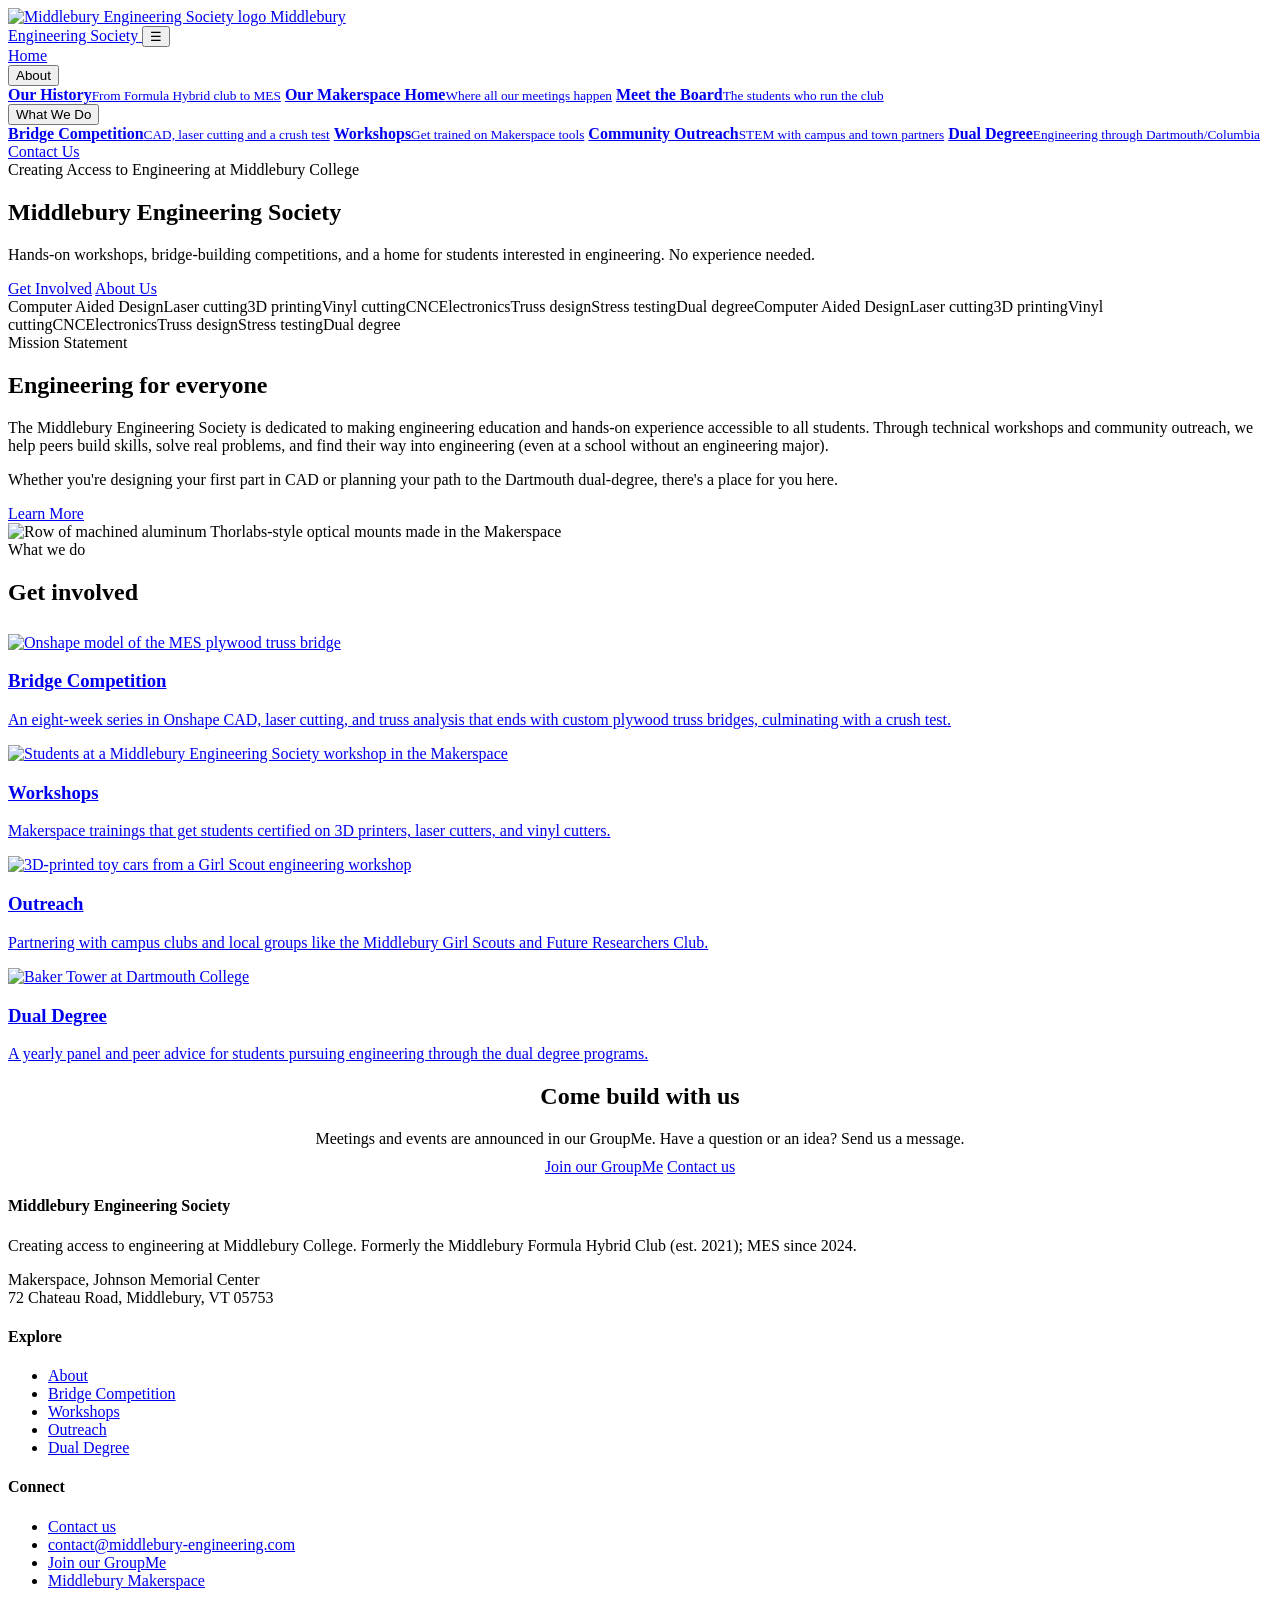
==== index.html @ b88c4cdd "Bridge page: show the improved bridge assembly in the 3D viewer Convert bridge_assembly_v2 (10 parts" ====
<!doctype html>
<html lang="en">
<head>
  <meta charset="utf-8">
  <meta name="viewport" content="width=device-width, initial-scale=1">
  <title>Middlebury Engineering Society | Middlebury College Engineering</title>
  <meta name="description" content="The Middlebury Engineering Society is the student club for Middlebury College engineering: hands-on workshops, bridge-building competitions, and a home for students interested in engineering.">
  <link rel="canonical" href="https://www.middlebury-engineering.com/">
  <meta property="og:type" content="website">
  <meta property="og:site_name" content="Middlebury Engineering Society">
  <meta property="og:title" content="Middlebury Engineering Society | Middlebury College Engineering">
  <meta property="og:description" content="The Middlebury Engineering Society is the student club for Middlebury College engineering: hands-on workshops, bridge-building competitions, and a home for students interested in engineering.">
  <meta property="og:url" content="https://www.middlebury-engineering.com/">
  <meta property="og:image" content="https://www.middlebury-engineering.com/images/workshop-3.jpg">
  <meta property="og:image:alt" content="Middlebury Engineering Society">
  <meta name="twitter:card" content="summary_large_image">
  <meta name="twitter:title" content="Middlebury Engineering Society | Middlebury College Engineering">
  <meta name="twitter:description" content="The Middlebury Engineering Society is the student club for Middlebury College engineering: hands-on workshops, bridge-building competitions, and a home for students interested in engineering.">
  <meta name="twitter:image" content="https://www.middlebury-engineering.com/images/workshop-3.jpg">
  <script type="application/ld+json">
    {
      "@context": "https://schema.org",
      "@type": "Organization",
      "@id": "https://www.middlebury-engineering.com/#organization",
      "name": "Middlebury Engineering Society",
      "alternateName": [
        "MES",
        "Middlebury College Engineering Society",
        "Middlebury Formula Hybrid"
      ],
      "url": "https://www.middlebury-engineering.com/",
      "logo": "https://www.middlebury-engineering.com/images/logo.png",
      "image": "https://www.middlebury-engineering.com/images/workshop-3.jpg",
      "description": "A student-run Middlebury College engineering club offering Makerspace workshops, a bridge-building competition, Dartmouth dual-degree resources, and community STEM outreach.",
      "foundingDate": "2021",
      "email": "contact@middlebury-engineering.com",
      "address": {
        "@type": "PostalAddress",
        "streetAddress": "Makerspace, Johnson Memorial Center, 72 Chateau Road",
        "addressLocality": "Middlebury",
        "addressRegion": "VT",
        "postalCode": "05753",
        "addressCountry": "US"
      },
      "parentOrganization": {
        "@type": "CollegeOrUniversity",
        "name": "Middlebury College",
        "url": "https://www.middlebury.edu/"
      }
    }
  </script>
  <link rel="icon" href="images/logo.png">
  <link rel="preconnect" href="https://fonts.googleapis.com">
  <link rel="preconnect" href="https://fonts.gstatic.com" crossorigin>
  <link href="https://fonts.googleapis.com/css2?family=Archivo:wdth,wght@62..125,400..900&family=IBM+Plex+Mono:wght@400;500&family=IBM+Plex+Sans:wght@400;500;600&display=swap" rel="stylesheet">
  <link rel="stylesheet" href="css/style.css?v=17">
</head>
<body>
  <header class="site-header">
    <div class="container">
      <a class="brand" href="index.html">
        <img src="images/logo.png" alt="Middlebury Engineering Society logo">
        <span>Middlebury<br>Engineering Society</span>
      </a>
      <button class="nav-toggle" type="button" aria-label="Open menu" aria-expanded="false">&#9776;</button>
      <nav class="nav" aria-label="Main">
        <a href="index.html" aria-current="page">Home</a>
        <div class="dropdown">
          <button type="button" aria-expanded="false" aria-controls="menu-0">About<span class="caret" aria-hidden="true"></span></button>
          <div class="dropdown-menu" id="menu-0">
            <a href="about.html#history"><strong>Our History</strong><small>From Formula Hybrid club to MES</small></a>
            <a href="about.html#maker-space"><strong>Our Makerspace Home</strong><small>Where all our meetings happen</small></a>
            <a href="about.html#board"><strong>Meet the Board</strong><small>The students who run the club</small></a>
          </div>
        </div>
        <div class="dropdown">
          <button type="button" aria-expanded="false" aria-controls="menu-1">What We Do<span class="caret" aria-hidden="true"></span></button>
          <div class="dropdown-menu" id="menu-1">
            <a href="bridge-competition.html"><strong>Bridge Competition</strong><small>CAD, laser cutting and a crush test</small></a>
            <a href="workshops.html"><strong>Workshops</strong><small>Get trained on Makerspace tools</small></a>
            <a href="outreach.html"><strong>Community Outreach</strong><small>STEM with campus and town partners</small></a>
            <a href="dual-degree.html"><strong>Dual Degree</strong><small>Engineering through Dartmouth/Columbia</small></a>
          </div>
        </div>
        <a class="nav-cta" href="contact.html">Contact Us</a>
      </nav>
    </div>
  </header>

  <main>
    <section class="hero" style="background-image:url('images/workshop-3.jpg')">
      <div class="container">
        <div class="tagline">Creating Access to Engineering at Middlebury College</div>
        <h1>Middlebury Engineering Society</h1>
        <p class="lead">Hands-on workshops, bridge-building competitions, and a home for students interested in engineering. No experience needed.</p>
        <div class="btn-row">
          <a class="btn btn-primary" href="contact.html">Get Involved</a>
          <a class="btn btn-outline" href="about.html">About Us</a>
        </div>
      </div>
    </section>

    <section class="marquee" aria-label="Tools and topics we cover">
      <div class="marquee-track"><span>Computer Aided Design</span><span>Laser cutting</span><span>3D printing</span><span>Vinyl cutting</span><span>CNC</span><span>Electronics</span><span>Truss design</span><span>Stress testing</span><span>Dual degree</span><span aria-hidden="true">Computer Aided Design</span><span aria-hidden="true">Laser cutting</span><span aria-hidden="true">3D printing</span><span aria-hidden="true">Vinyl cutting</span><span aria-hidden="true">CNC</span><span aria-hidden="true">Electronics</span><span aria-hidden="true">Truss design</span><span aria-hidden="true">Stress testing</span><span aria-hidden="true">Dual degree</span></div>
    </section>


    <section>
      <div class="container split">
        <div>
          <div class="eyebrow">Mission Statement</div>
          <h2>Engineering for everyone</h2>
          <p>The Middlebury Engineering Society is dedicated to making engineering education and hands-on experience accessible to all students. Through technical workshops and community outreach, we help peers build skills, solve real problems, and find their way into engineering (even at a school without an engineering major).</p>
          <p>Whether you're designing your first part in CAD or planning your path to the Dartmouth dual-degree, there's a place for you here.</p>
          <a class="btn btn-dark" href="about.html">Learn More</a>
        </div>
        <img src="images/about-1.jpg" alt="Row of machined aluminum Thorlabs-style optical mounts made in the Makerspace">
      </div>
    </section>

    <section class="section-soft">
      <div class="container">
        <div class="eyebrow">What we do</div>
        <h2>Get involved</h2>
        <div class="grid grid-4" style="margin-top:28px">
          <a class="card" href="bridge-competition.html">
            <img src="images/bridge-new-truss.jpg" alt="Onshape model of the MES plywood truss bridge">
            <div class="card-body"><h3>Bridge Competition</h3><p>An eight-week series in Onshape CAD, laser cutting, and truss analysis that ends with custom plywood truss bridges, culminating with a crush test.</p></div>
          </a>
          <a class="card" href="workshops.html">
            <img src="images/workshop-4.jpg" alt="Students at a Middlebury Engineering Society workshop in the Makerspace">
            <div class="card-body"><h3>Workshops</h3><p>Makerspace trainings that get students certified on 3D printers, laser cutters, and vinyl cutters.</p></div>
          </a>
          <a class="card" href="outreach.html">
            <img src="images/outreach-1.jpg" alt="3D-printed toy cars from a Girl Scout engineering workshop">
            <div class="card-body"><h3>Outreach</h3><p>Partnering with campus clubs and local groups like the Middlebury Girl Scouts and Future Researchers Club.</p></div>
          </a>
          <a class="card" href="dual-degree.html">
            <img src="images/dartmouth-campus.jpg" alt="Baker Tower at Dartmouth College">
            <div class="card-body"><h3>Dual Degree</h3><p>A yearly panel and peer advice for students pursuing engineering through the dual degree programs.</p></div>
          </a>
        </div>
      </div>
    </section>

    <section class="section-dark">
      <div class="container" style="text-align:center">
        <h2>Come build with us</h2>
        <p class="narrow" style="margin:0 auto 10px">Meetings and events are announced in our GroupMe. Have a question or an idea? Send us a message.</p>
        <div class="btn-row" style="justify-content:center">
          <a class="btn btn-primary" href="https://groupme.com/join_group/103342575/rlIjGWXM" target="_blank" rel="noopener">Join our GroupMe</a>
          <a class="btn btn-outline" href="contact.html">Contact us</a>
        </div>
      </div>
    </section>
  </main>

  <footer class="site-footer">
    <div class="container">
      <div class="cols">
        <div>
          <h4>Middlebury Engineering Society</h4>
          <p>Creating access to engineering at Middlebury College. Formerly the Middlebury Formula Hybrid Club (est. 2021); MES since 2024.</p>
          <p>Makerspace, Johnson Memorial Center<br>72 Chateau Road, Middlebury, VT 05753</p>
        </div>
        <div>
          <h4>Explore</h4>
          <ul>
            <li><a href="about.html">About</a></li>
            <li><a href="bridge-competition.html">Bridge Competition</a></li>
            <li><a href="workshops.html">Workshops</a></li>
            <li><a href="outreach.html">Outreach</a></li>
            <li><a href="dual-degree.html">Dual Degree</a></li>
          </ul>
        </div>
        <div>
          <h4>Connect</h4>
          <ul>
            <li><a href="contact.html">Contact us</a></li>
            <li><a href="mailto:contact@middlebury-engineering.com">contact@middlebury-engineering.com</a></li>
            <li><a href="https://groupme.com/join_group/103342575/rlIjGWXM" target="_blank" rel="noopener">Join our GroupMe</a></li>
            <li><a href="https://makerspace.middcreate.net/" target="_blank" rel="noopener">Middlebury Makerspace</a></li>
          </ul>
        </div>
      </div>
      <div class="bottom">
        <span>&copy; <span data-year>2026</span> Middlebury Engineering Society</span>
        <span>Middlebury College &middot; Middlebury, Vermont</span>
      </div>
    </div>
  </footer>
  <script src="js/main.js?v=11"></script>
</body>
</html>
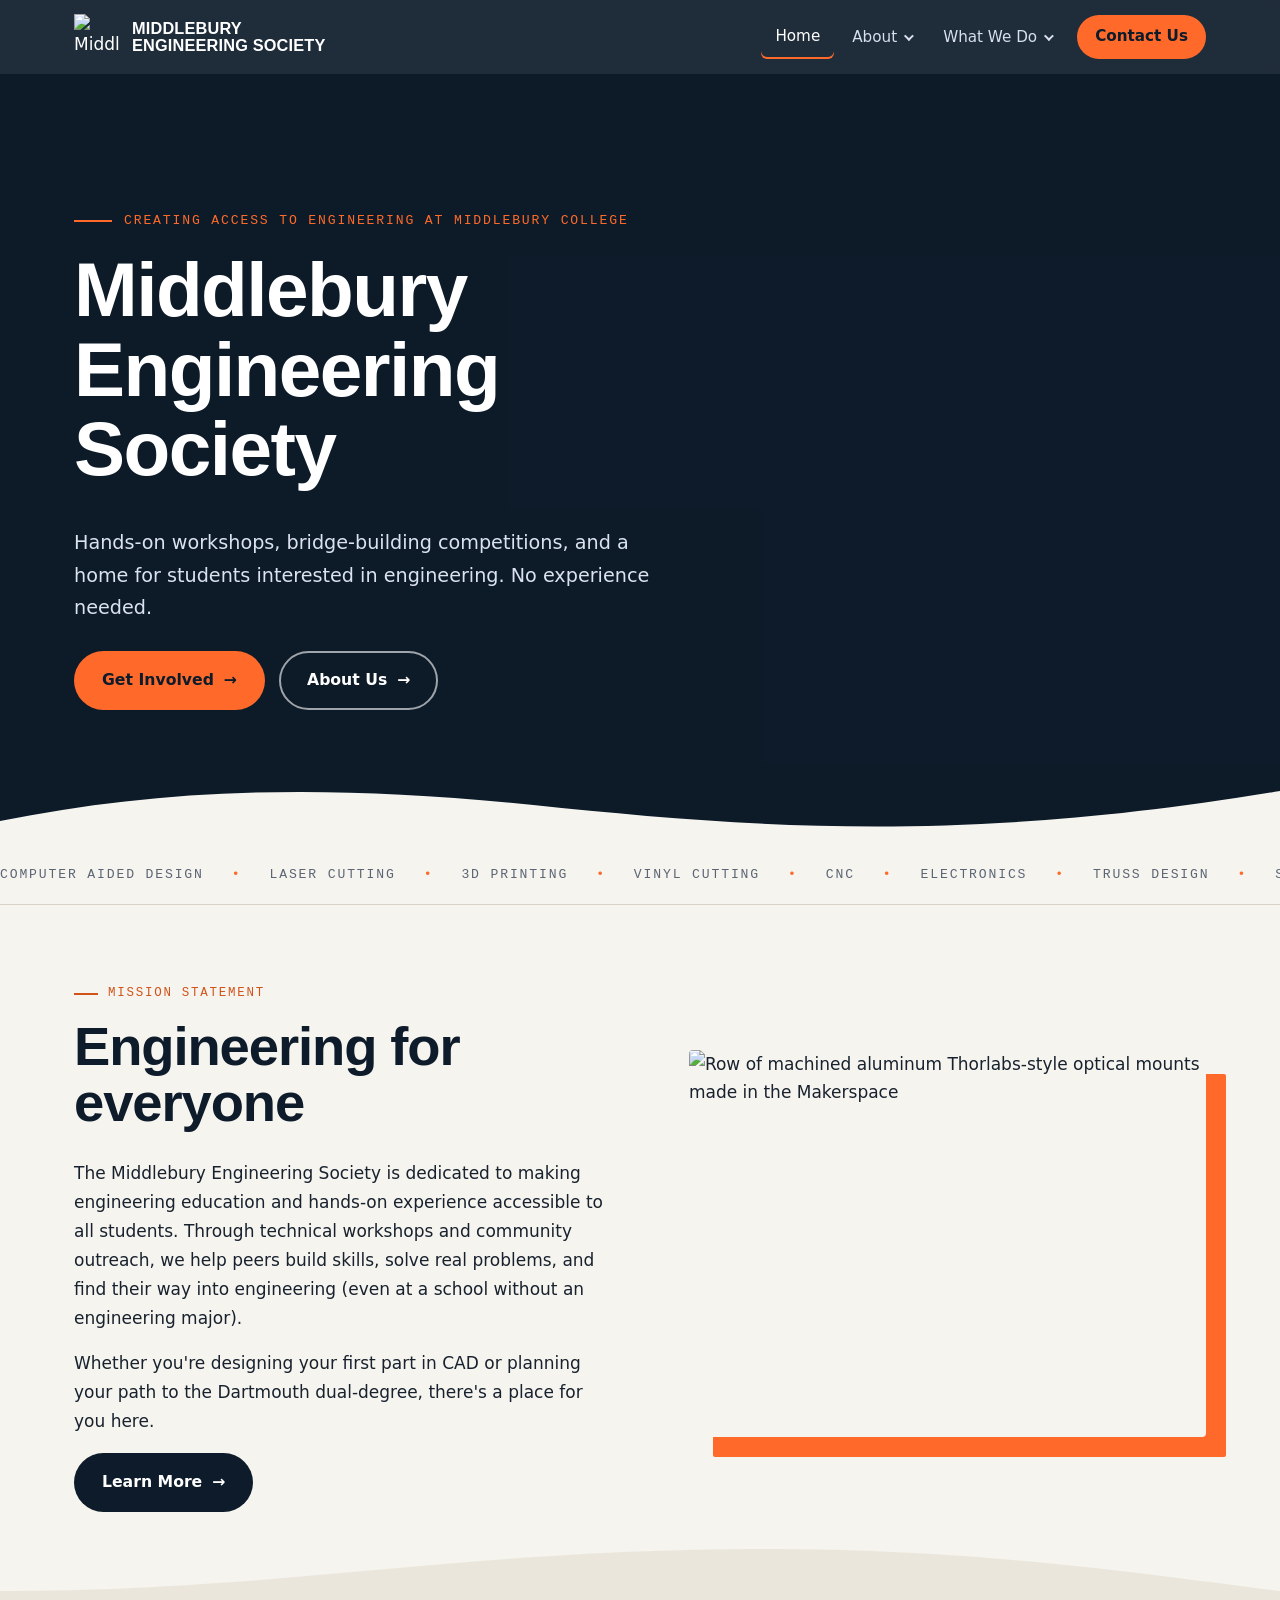
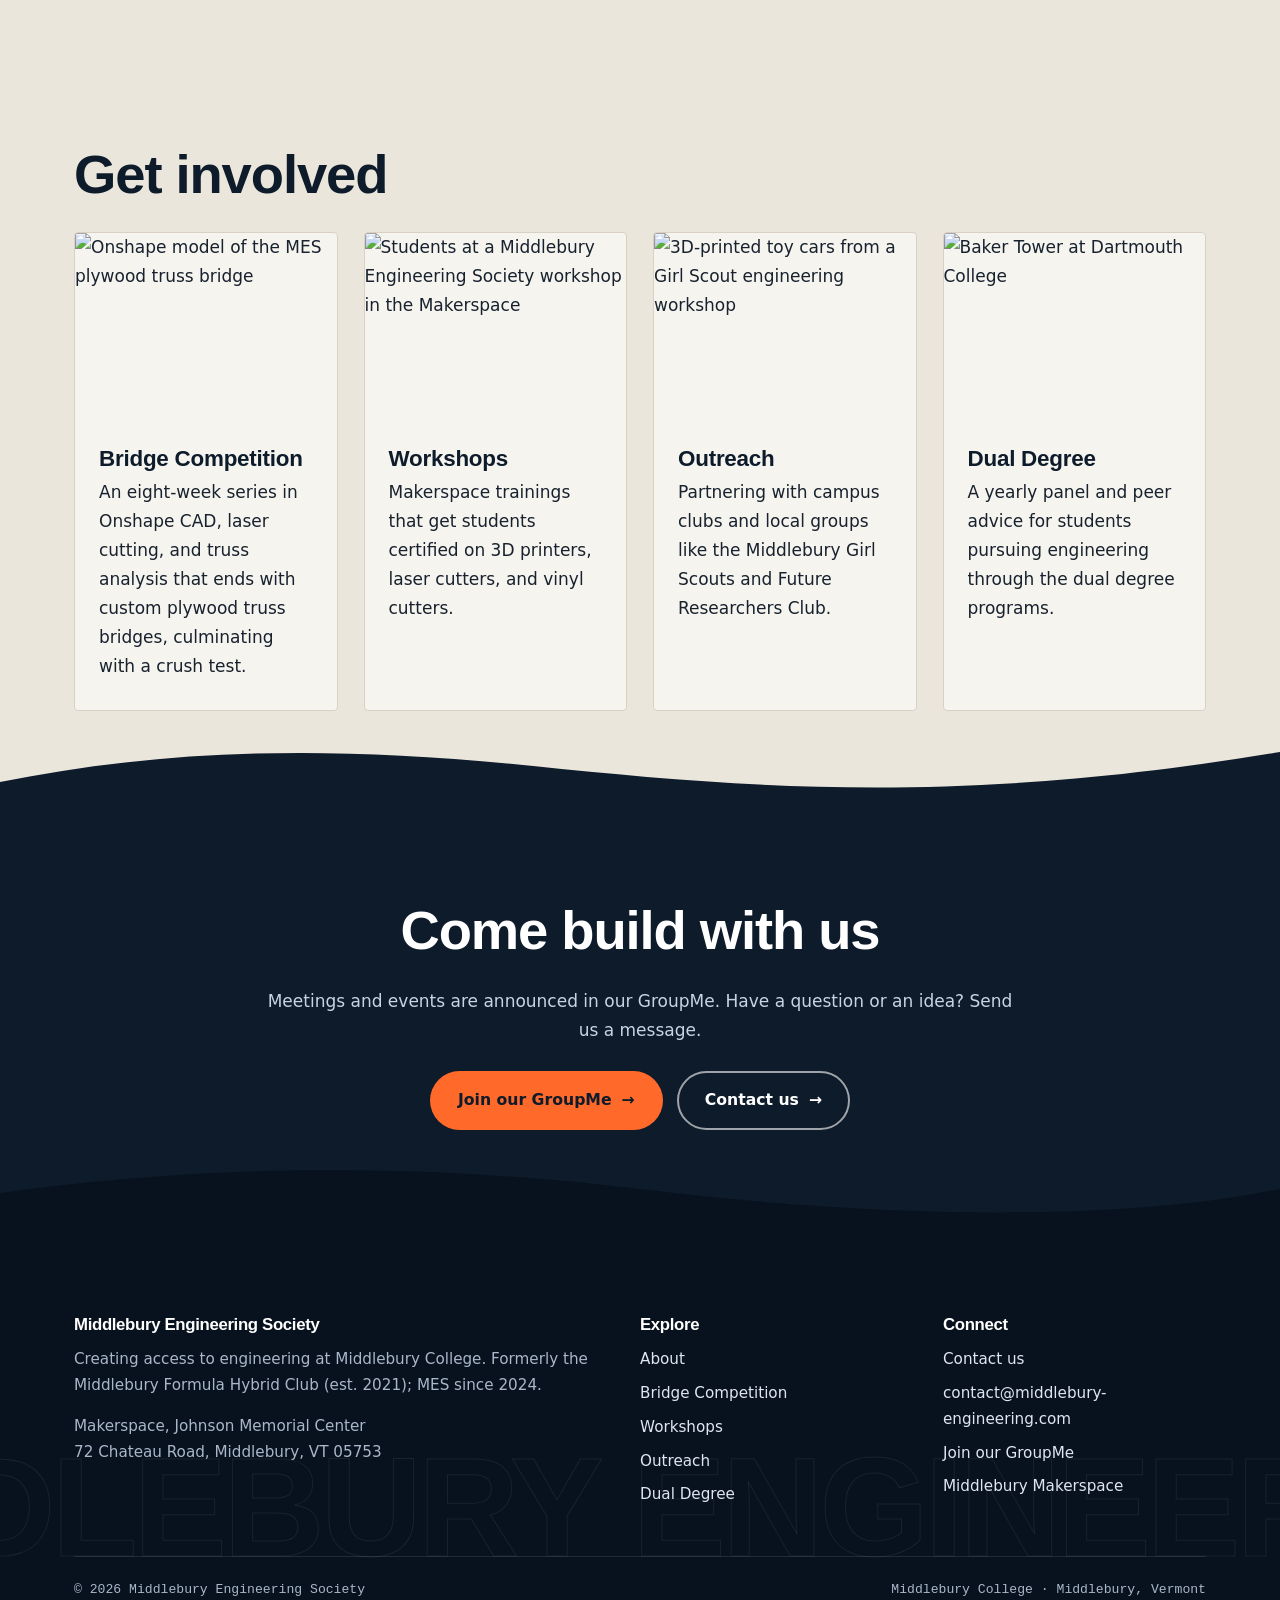
==== commit 48f207ca: "Bridge page: add FEA and load-test photos New 'Simulate it, then load it' section with the von Mises" ====
--- a/index.html
+++ b/index.html
@@ -53,7 +53,7 @@
   <link rel="preconnect" href="https://fonts.googleapis.com">
   <link rel="preconnect" href="https://fonts.gstatic.com" crossorigin>
   <link href="https://fonts.googleapis.com/css2?family=Archivo:wdth,wght@62..125,400..900&family=IBM+Plex+Mono:wght@400;500&family=IBM+Plex+Sans:wght@400;500;600&display=swap" rel="stylesheet">
-  <link rel="stylesheet" href="css/style.css?v=17">
+  <link rel="stylesheet" href="css/style.css?v=18">
 </head>
 <body>
   <header class="site-header">
--- a/css/style.css
+++ b/css/style.css
@@ -0,0 +1,597 @@
+/* Middlebury Engineering Society — site styles */
+:root {
+  --ink: #0d1b2a;          /* deep navy */
+  --ink-2: #15283d;
+  --ink-3: #1f3550;
+  --paper: #f6f4ef;        /* warm off-white page */
+  --paper-2: #ebe6dc;      /* tinted sections */
+  --white: #ffffff;
+  --text: #18222e;
+  --muted: #5b6574;
+  --line: #d9d2c4;
+  --accent: #ff6a2b;       /* safety orange */
+  --accent-2: #ffb08a;
+  --blue: #2f6fb3;
+  --radius: 20px;
+  --max: 1180px;
+  --head: "Archivo", "Helvetica Neue", Arial, sans-serif;
+  --body: "IBM Plex Sans", system-ui, -apple-system, "Segoe UI", sans-serif;
+  --mono: "IBM Plex Mono", ui-monospace, Menlo, monospace;
+  --ease: cubic-bezier(.2, .7, .2, 1);
+  --curve: 64px;           /* height of the flowing section edges */
+}
+
+* { box-sizing: border-box; }
+html { scroll-behavior: smooth; }
+body {
+  margin: 0;
+  font-family: var(--body);
+  color: var(--text);
+  background: var(--paper);
+  line-height: 1.7;
+  font-size: 17px;
+  overflow-x: hidden;
+}
+img, video { max-width: 100%; display: block; }
+a { color: var(--blue); text-underline-offset: 3px; }
+a:hover { color: var(--accent); }
+::selection { background: var(--accent); color: var(--ink); }
+
+h1, h2, h3, h4 {
+  font-family: var(--head);
+  font-weight: 800;
+  line-height: 1.04;
+  letter-spacing: -0.02em;
+  margin: 0 0 0.5em;
+  color: var(--ink);
+}
+h1 { font-size: clamp(2.8rem, 7.4vw, 5.6rem); font-stretch: 112%; }
+h2 { font-size: clamp(2rem, 4.6vw, 3.4rem); font-stretch: 105%; }
+h3 { font-size: 1.4rem; font-weight: 700; letter-spacing: -0.01em; }
+h4 { font-size: 1.1rem; font-weight: 700; }
+p { margin: 0 0 1em; }
+strong { font-weight: 600; }
+
+.container { max-width: var(--max); margin: 0 auto; padding: 0 24px; }
+.narrow { max-width: 760px; }
+
+/* ---------- Header ---------- */
+.site-header {
+  position: sticky; top: 0; z-index: 50;
+  background: rgba(13, 27, 42, .92);
+  -webkit-backdrop-filter: saturate(140%) blur(12px);
+  backdrop-filter: saturate(140%) blur(12px);
+  color: #fff;
+  transition: box-shadow .3s;
+}
+.site-header.scrolled { box-shadow: 0 10px 30px rgba(0,0,0,.25); }
+.site-header .container {
+  display: flex; align-items: center; justify-content: space-between;
+  min-height: 74px; gap: 16px;
+}
+.brand { display: flex; align-items: center; gap: 12px; color: #fff; text-decoration: none; }
+.brand:hover { color: #fff; }
+.brand img { width: 46px; height: 46px; transition: transform .6s var(--ease); }
+.brand span { font-family: var(--head); font-weight: 800; font-stretch: 90%; font-size: 1.02rem; line-height: 1.05; letter-spacing: .01em; text-transform: uppercase; }
+
+.nav { display: flex; align-items: center; gap: 4px; }
+.nav > a, .nav .dropdown > button {
+  color: #d7e0ec; text-decoration: none; font-size: .95rem; font-weight: 500;
+  padding: 9px 14px; border-radius: 999px; background: none; border: 0;
+  font-family: inherit; cursor: pointer; display: inline-flex; align-items: center; gap: 7px;
+  transition: background .2s, color .2s;
+}
+.nav > a:hover, .nav .dropdown > button:hover, .nav .dropdown.open > button { color: #fff; background: rgba(255,255,255,.08); }
+.nav > a[aria-current="page"], .nav .dropdown.active > button { color: #fff; box-shadow: inset 0 -2px 0 var(--accent); border-radius: 6px; }
+.nav > a.nav-cta {
+  background: var(--accent); color: var(--ink); font-weight: 600; margin-left: 8px; padding: 9px 18px;
+}
+.nav > a.nav-cta:hover { background: #fff; color: var(--ink); }
+
+.caret {
+  width: 7px; height: 7px; border-right: 2px solid currentColor; border-bottom: 2px solid currentColor;
+  transform: rotate(45deg) translateY(-2px); transition: transform .25s var(--ease);
+}
+.dropdown.open .caret { transform: rotate(-135deg) translateY(-1px); }
+
+.dropdown { position: relative; }
+.dropdown-menu {
+  position: absolute; left: 50%; top: calc(100% + 12px);
+  width: 310px; padding: 10px; border-radius: 18px;
+  background: var(--white); box-shadow: 0 24px 50px rgba(13,27,42,.28);
+  display: flex; flex-direction: column;
+  opacity: 0; visibility: hidden; transform: translate(-50%, -8px);
+  transition: opacity .2s, transform .25s var(--ease), visibility .2s;
+}
+.dropdown.open .dropdown-menu { opacity: 1; visibility: visible; transform: translate(-50%, 0); }
+.dropdown-menu a {
+  display: block; padding: 11px 14px 11px 18px; border-radius: 12px; text-decoration: none; position: relative;
+  transition: background .2s, padding .25s var(--ease);
+}
+.dropdown-menu a::before {
+  content: ""; position: absolute; left: 8px; top: 50%; width: 3px; height: 0; border-radius: 3px;
+  background: var(--accent); transform: translateY(-50%); transition: height .25s var(--ease);
+}
+.dropdown-menu a strong { display: block; color: var(--ink); font-size: .96rem; font-weight: 600; }
+.dropdown-menu a small { display: block; color: var(--muted); font-size: .82rem; margin-top: 1px; }
+.dropdown-menu a:hover, .dropdown-menu a:focus-visible { background: var(--paper); padding-left: 24px; }
+.dropdown-menu a:hover::before, .dropdown-menu a[aria-current="page"]::before { height: 60%; }
+
+.nav-toggle { display: none; background: none; border: 0; color: #fff; font-size: 1.7rem; cursor: pointer; padding: 4px 8px; }
+
+@media (max-width: 880px) {
+  .nav-toggle { display: block; }
+  .nav {
+    position: absolute; left: 0; right: 0; top: 74px;
+    background: var(--ink); flex-direction: column; align-items: stretch; gap: 2px;
+    padding: 8px 18px 20px; display: none; max-height: calc(100vh - 74px); overflow-y: auto;
+  }
+  .nav.open { display: flex; }
+  .nav .dropdown > button { width: 100%; justify-content: space-between; border-radius: 10px; }
+  .nav > a { border-radius: 10px; }
+  .nav > a.nav-cta { margin: 10px 0 0; justify-content: center; }
+  .dropdown-menu {
+    position: static; width: auto; transform: none; box-shadow: none; background: rgba(255,255,255,.05);
+    margin: 4px 0 6px; display: none; opacity: 1; visibility: visible; transition: none;
+  }
+  .dropdown.open .dropdown-menu { display: flex; transform: none; }
+  .dropdown-menu a strong { color: #fff; }
+  .dropdown-menu a small { color: #9fb0c8; }
+  .dropdown-menu a:hover { background: rgba(255,255,255,.08); }
+}
+
+/* ---------- Heroes ---------- */
+.hero, .page-hero {
+  position: relative; color: #fff; overflow: hidden;
+  background-color: var(--ink);
+  background-size: cover; background-position: center;
+  isolation: isolate;
+}
+/* flat navy tint over hero photos so text stays readable */
+.hero::before, .page-hero::before {
+  content: ""; position: absolute; inset: 0; z-index: -1;
+  background: rgba(13,27,42,.78);
+}
+/* heroes without a photo: solid navy */
+.page-hero:not([style*="background-image"])::before { background: var(--ink); }
+.hero {
+  /* fill the first screen minus the header (74px) and the tool strip (~64px), so the strip shows on load */
+  min-height: calc(100vh - 138px); min-height: calc(100svh - 138px);
+  display: flex; align-items: center;
+}
+.hero .container { padding-top: 56px; padding-bottom: 56px; width: 100%; }
+.page-hero .container { padding-top: 120px; padding-bottom: calc(90px + var(--curve)); }
+.hero h1, .page-hero h1 { color: #fff; max-width: 15ch; }
+.page-hero h1 { font-size: clamp(2.6rem, 6.4vw, 4.8rem); }
+.hero .tagline {
+  font-family: var(--mono); color: var(--accent); letter-spacing: .14em; text-transform: uppercase;
+  font-size: .82rem; margin-bottom: 18px; display: flex; align-items: center; gap: 12px;
+}
+.hero .tagline::before { content: ""; width: 38px; height: 2px; background: var(--accent); }
+.hero p.lead { max-width: 600px; font-size: 1.2rem; color: #dbe3ee; }
+.page-hero p { max-width: 640px; color: #dbe3ee; font-size: 1.12rem; }
+.page-hero .eyebrow { color: var(--accent) !important; }
+
+/* split hero (text + interactive) */
+.page-hero .hero-split { display: grid; grid-template-columns: 1.05fr 1fr; gap: 40px; align-items: center; }
+@media (max-width: 900px) { .page-hero .hero-split { grid-template-columns: 1fr; } }
+
+/* ---------- Flowing section edges ---------- */
+main > section { position: relative; --sec: var(--paper); background: var(--sec); }
+main > section.section-soft { --sec: var(--paper-2); }
+main > section.section-dark { --sec: var(--ink); }
+main > section + section::before,
+.site-footer::before {
+  content: ""; position: absolute; left: 0; right: 0; top: calc(var(--curve) * -1 + 1px);
+  height: var(--curve); background: var(--sec); pointer-events: none;
+  -webkit-mask: var(--wave) 0 100% / 100% 100% no-repeat;
+  mask: var(--wave) 0 100% / 100% 100% no-repeat;
+}
+main > section { --wave: url("data:image/svg+xml,%3Csvg xmlns='http://www.w3.org/2000/svg' viewBox='0 0 1440 64' preserveAspectRatio='none'%3E%3Cpath d='M0 64V38C180 6 360 0 600 22s480 40 840-14v56z'/%3E%3C/svg%3E"); }
+main > section:nth-of-type(3n) { --wave: url("data:image/svg+xml,%3Csvg xmlns='http://www.w3.org/2000/svg' viewBox='0 0 1440 64' preserveAspectRatio='none'%3E%3Cpath d='M0 64V20c260 40 520 44 820 18S1260 0 1440 30v34z'/%3E%3C/svg%3E"); }
+main > section:nth-of-type(3n+1) { --wave: url("data:image/svg+xml,%3Csvg xmlns='http://www.w3.org/2000/svg' viewBox='0 0 1440 64' preserveAspectRatio='none'%3E%3Cpath d='M0 64V46C320 46 520 4 860 4c240 0 420 24 580 42v18z'/%3E%3C/svg%3E"); }
+
+section { padding: 96px 0; }
+.hero + section, .page-hero + section { padding-top: 40px; }
+.section-dark { color: #e4eaf2; }
+.section-dark h2, .section-dark h3, .section-dark h4 { color: #fff; }
+.section-dark p { color: #c9d4e3; }
+.section-dark a:not(.btn) { color: var(--accent-2); }
+
+.eyebrow {
+  font-family: var(--mono); text-transform: uppercase; letter-spacing: .14em;
+  color: var(--accent); font-size: .78rem; font-weight: 500; margin-bottom: 14px;
+  display: inline-flex; align-items: center; gap: 10px;
+}
+.eyebrow::before { content: ""; width: 24px; height: 2px; background: currentColor; }
+main > section:not(.section-dark):not(.hero):not(.page-hero) .eyebrow { color: #d1531a; }
+
+/* ---------- Buttons ---------- */
+.btn {
+  display: inline-flex; align-items: center; gap: 10px; padding: 14px 26px; border-radius: 999px;
+  font-weight: 600; text-decoration: none; font-size: .98rem;
+  border: 2px solid transparent; cursor: pointer; font-family: inherit;
+  transition: transform .25s var(--ease), background .2s, color .2s, box-shadow .25s;
+}
+.btn::after { content: "→"; transition: transform .25s var(--ease); }
+.btn:hover { transform: translateY(-2px); }
+.btn:hover::after { transform: translateX(4px); }
+.btn-primary { background: var(--accent); color: var(--ink); }
+.btn-primary:hover { background: #fff; color: var(--ink); }
+.btn-outline { border-color: rgba(255,255,255,.6); color: #fff; background: transparent; }
+.btn-outline:hover { border-color: #fff; background: #fff; color: var(--ink); }
+main > section:not(.section-dark):not(.hero):not(.page-hero) .btn-outline { border-color: var(--ink); color: var(--ink); }
+main > section:not(.section-dark):not(.hero):not(.page-hero) .btn-outline:hover { background: var(--ink); color: #fff; }
+.btn-dark { background: var(--ink); color: #fff; }
+.btn-dark:hover { background: var(--accent); color: var(--ink); }
+.section-dark .btn-dark { background: #fff; color: var(--ink); }
+.btn-row { display: flex; flex-wrap: wrap; gap: 14px; margin-top: 26px; }
+
+/* ---------- Layout ---------- */
+.split { display: grid; grid-template-columns: 1.05fr 1fr; gap: 72px; align-items: center; }
+.split.reverse { grid-template-columns: 1fr 1.05fr; }
+.split.reverse > :first-child { order: 2; }
+.split > img, .split > video {
+  width: 100%; object-fit: cover; aspect-ratio: 4/3;
+  border-radius: 28px 28px 28px 6px;
+  box-shadow: 22px 22px 0 -2px var(--accent);
+  transition: transform .6s var(--ease), box-shadow .6s var(--ease);
+}
+.split.reverse > img, .split.reverse > video {
+  border-radius: 28px 28px 6px 28px;
+  box-shadow: -22px 22px 0 -2px var(--ink);
+}
+.section-dark .split > img, .section-dark .split > video { box-shadow: 22px 22px 0 -2px var(--blue); }
+.split > img:hover, .split > video:hover { transform: translateY(-4px); }
+.rounded { border-radius: 24px; width: 100%; object-fit: cover; }
+@media (max-width: 900px) {
+  .split, .split.reverse { grid-template-columns: 1fr; gap: 44px; }
+  .split.reverse > :first-child { order: 0; }
+  section { padding: 72px 0; }
+  :root { --curve: 40px; }
+  .split > img, .split > video { box-shadow: 12px 12px 0 -2px var(--accent); }
+  .split.reverse > img, .split.reverse > video { box-shadow: -12px 12px 0 -2px var(--ink); }
+}
+
+.grid { display: grid; gap: 26px; }
+.grid-2 { grid-template-columns: repeat(2, 1fr); }
+.grid-3 { grid-template-columns: repeat(3, 1fr); }
+.grid-4 { grid-template-columns: repeat(4, 1fr); }
+@media (max-width: 1000px) { .grid-3, .grid-4 { grid-template-columns: repeat(2, 1fr); } }
+@media (max-width: 620px) { .grid-2, .grid-3, .grid-4 { grid-template-columns: 1fr; } }
+/* stagger card rows so grids feel less rigid */
+@media (min-width: 1001px) {
+  .grid-4 > :nth-child(even), .grid-3 > :nth-child(2) { margin-top: 36px; }
+}
+
+/* ---------- Cards ---------- */
+.card {
+  background: var(--white); border-radius: var(--radius);
+  overflow: hidden; display: flex; flex-direction: column; position: relative;
+  box-shadow: 0 1px 0 rgba(13,27,42,.04), 0 14px 34px -18px rgba(13,27,42,.28);
+  transition: transform .35s var(--ease), box-shadow .35s var(--ease);
+}
+.section-soft .card { background: var(--paper); }
+a.card { color: inherit; text-decoration: none; }
+a.card::after {
+  content: "→"; position: absolute; right: 20px; bottom: 18px; font-size: 1.2rem; color: var(--accent);
+  transform: translateX(-6px); opacity: 0; transition: .3s var(--ease);
+}
+a.card:hover { box-shadow: 0 30px 50px -22px rgba(13,27,42,.45); color: inherit; }
+a.card:hover::after { transform: none; opacity: 1; }
+.card img, .card video {
+  aspect-ratio: 4/3; object-fit: cover; width: 100%;
+  transition: transform .7s var(--ease);
+}
+a.card:hover img { transform: scale(1.05); }
+.card .card-body { padding: 18px 24px 30px; flex: 1; }
+.card h3 { margin-bottom: .35em; }
+.card .card-body p:last-child { margin-bottom: 0; }
+.card:not(:has(img)) { border-top: 4px solid var(--accent); }
+.card:not(:has(img)) .card-body { padding-top: 26px; }
+.section-dark .card { background: var(--ink-2); color: #dbe3ee; }
+.section-dark .card p { color: #c9d4e3; }
+.badge {
+  display: inline-block; font-family: var(--mono); font-size: .72rem; font-weight: 500; text-transform: uppercase;
+  letter-spacing: .08em; padding: 4px 10px; border-radius: 999px;
+  background: rgba(255,106,43,.12); color: #c24a12; margin-bottom: 10px;
+}
+
+.callout {
+  position: relative; background: var(--ink); color: #dbe3ee;
+  padding: 30px 34px 30px 40px; border-radius: 6px 24px 24px 24px; overflow: hidden;
+}
+.callout::before { content: ""; position: absolute; left: 0; top: 0; bottom: 0; width: 6px; background: var(--accent); }
+.callout h3 { color: #fff; margin-bottom: .3em; }
+.callout p { color: #c9d4e3; }
+.callout a { color: var(--accent-2); }
+.section-dark .callout { background: var(--ink-3); }
+
+.facts { display: grid; grid-template-columns: repeat(3, 1fr); gap: 14px; margin: 30px 0; }
+.facts div { background: var(--white); border-radius: 16px; padding: 18px 20px; border: 1px solid var(--line); }
+.section-soft .facts div { background: var(--paper); }
+.facts strong {
+  display: block; font-family: var(--mono); font-size: .74rem; font-weight: 500; text-transform: uppercase;
+  letter-spacing: .12em; color: #d1531a; margin-bottom: 4px;
+}
+@media (max-width: 760px) { .facts { grid-template-columns: 1fr; } }
+
+ul.check { list-style: none; padding: 0; margin: 0 0 1em; }
+ul.check li { padding-left: 32px; position: relative; margin-bottom: 10px; }
+ul.check li::before {
+  content: ""; position: absolute; left: 0; top: .8em; width: 18px; height: 2px; background: var(--accent);
+}
+ul.check li::after {
+  content: ""; position: absolute; left: 12px; top: calc(.8em - 3px); width: 6px; height: 6px;
+  border-top: 2px solid var(--accent); border-right: 2px solid var(--accent); transform: rotate(45deg);
+}
+
+/* Steps: a connected path of numbered nodes */
+.steps { counter-reset: step; position: relative; }
+.steps::before {
+  content: ""; position: absolute; left: 21px; top: 10px; bottom: 30px; width: 2px;
+  background: var(--accent);
+}
+.step { position: relative; padding-left: 70px; margin-bottom: 34px; }
+.step::before {
+  counter-increment: step; content: counter(step, decimal-leading-zero);
+  position: absolute; left: 0; top: -2px; width: 44px; height: 44px; border-radius: 50%;
+  background: var(--ink); color: var(--accent); font-family: var(--mono); font-size: .95rem; font-weight: 500;
+  display: grid; place-items: center; box-shadow: 0 0 0 6px var(--sec, var(--paper));
+}
+.section-dark .step::before { background: var(--accent); color: var(--ink); }
+
+/* Team */
+.person { text-align: center; }
+.avatar {
+  width: 116px; height: 116px; margin: 0 auto 16px;
+  border-radius: 50%;
+  background: var(--ink);
+  color: #fff; display: grid; place-items: center;
+  font-family: var(--head); font-weight: 800; font-size: 2.1rem; font-stretch: 110%;
+  transition: border-radius .8s var(--ease), transform .5s var(--ease);
+}
+.person:hover .avatar { transform: translateY(-4px); }
+.person h4 { margin-bottom: 2px; font-size: 1.15rem; }
+.person p { color: var(--muted); font-size: .92rem; }
+
+.roles { display: grid; grid-template-columns: repeat(2, 1fr); gap: 18px; }
+.roles div { border: 1px solid var(--line); border-radius: var(--radius); padding: 20px 22px; background: var(--white); }
+.roles p { margin: 0; color: var(--muted); font-size: .95rem; }
+@media (max-width: 700px) { .roles { grid-template-columns: 1fr; } }
+
+/* Forms */
+form.contact { display: grid; gap: 16px; }
+form.contact .row { display: grid; grid-template-columns: 1fr 1fr; gap: 16px; }
+form.contact label {
+  font-family: var(--mono); font-size: .74rem; font-weight: 500; text-transform: uppercase; letter-spacing: .1em;
+  display: block; margin-bottom: 6px; color: var(--muted);
+}
+form.contact input, form.contact textarea {
+  width: 100%; padding: 14px 16px; border: 1.5px solid var(--line); border-radius: 14px;
+  font: inherit; background: var(--white); transition: border-color .2s, box-shadow .2s;
+}
+form.contact textarea { min-height: 160px; resize: vertical; }
+form.contact input:focus, form.contact textarea:focus { outline: none; border-color: var(--accent); box-shadow: 0 0 0 4px rgba(255,106,43,.15); }
+.form-note { font-size: .88rem; color: var(--muted); }
+@media (max-width: 560px) { form.contact .row { grid-template-columns: 1fr; } }
+
+.contact-box {
+  background: var(--ink); color: #fff; border-radius: 6px 28px 28px 28px; padding: 36px; position: relative; overflow: hidden;
+}
+.contact-box h2 { color: #fff; font-size: 1.9rem; }
+.contact-box a { color: var(--accent-2); }
+.contact-box p { color: #c9d4e3; position: relative; z-index: 1; }
+
+/* Gallery */
+.gallery { display: grid; grid-template-columns: repeat(4, 1fr); gap: 14px; }
+.gallery img { aspect-ratio: 1; object-fit: cover; border-radius: 18px; width: 100%; transition: transform .5s var(--ease); }
+.gallery img:hover { transform: translateY(-4px); }
+@media (max-width: 760px) { .gallery { grid-template-columns: repeat(2, 1fr); } }
+
+/* ---------- Tool marquee ---------- */
+.marquee {
+  background: var(--accent); color: var(--ink); overflow: hidden; padding: 0 !important;
+  margin: 0; z-index: 3;
+  box-shadow: 0 14px 30px -12px rgba(13,27,42,.45);
+}
+main > section.marquee::before, main > section.marquee + section::before { display: none; }
+main > section.marquee + section { padding-top: 70px; }
+.marquee-track {
+  display: flex; width: max-content; padding: 16px 0;
+  animation: marquee 40s linear infinite;
+  font-family: var(--head); font-weight: 800; font-stretch: 110%; text-transform: uppercase;
+  font-size: 1.15rem; letter-spacing: .02em; white-space: nowrap;
+}
+.marquee-track span { display: inline-flex; align-items: center; }
+.marquee-track span::after { content: "✦"; margin: 0 26px; font-size: .8em; opacity: .7; }
+@keyframes marquee { to { transform: translateX(-50%); } }
+
+/* ---------- Interactive truss ---------- */
+.truss-demo {
+  background: rgba(255,255,255,.04); border: 1px solid rgba(255,255,255,.14); border-radius: 24px;
+  padding: 46px 18px 16px; position: relative; touch-action: pan-y; cursor: ew-resize;
+  -webkit-backdrop-filter: blur(4px); backdrop-filter: blur(4px);
+}
+.truss-demo svg { width: 100%; height: auto; display: block; overflow: visible; }
+.truss-hint {
+  position: absolute; top: 16px; left: 20px; font-family: var(--mono); font-size: .72rem; letter-spacing: .12em;
+  text-transform: uppercase; color: var(--accent);
+}
+.truss-legend {
+  display: flex; flex-wrap: wrap; gap: 6px 18px; font-family: var(--mono); font-size: .74rem; color: #b8c6d8;
+  letter-spacing: .04em; margin-top: 10px;
+}
+.truss-legend i { display: inline-block; width: 18px; height: 4px; border-radius: 2px; margin-right: 6px; vertical-align: middle; }
+.truss-readout { font-family: var(--mono); font-size: .78rem; color: #dbe3ee; margin-top: 6px; min-height: 1.4em; }
+
+/* ---------- Floating 3D bridge model ---------- */
+.bridge-3d {
+  position: fixed; right: -60px; bottom: -40px; width: min(40vw, 520px); height: min(40vw, 520px);
+  pointer-events: none; z-index: 0; opacity: .5;
+}
+@media (max-width: 760px) { .bridge-3d { display: none; } }
+
+/* ---------- Scroll reveal ---------- */
+.reveal { opacity: 0; transform: translateY(28px); transition: opacity .9s var(--ease), transform .9s var(--ease); }
+.reveal.in { opacity: 1; transform: none; }
+@media (prefers-reduced-motion: reduce) {
+  .reveal { opacity: 1; transform: none; transition: none; }
+  .marquee-track { animation: none; }
+  html { scroll-behavior: auto; }
+}
+
+/* ---------- Footer ---------- */
+.site-footer {
+  --sec: var(--ink); position: relative; background: var(--ink); color: #a9b7c9;
+  padding: 90px 0 30px; font-size: .95rem; overflow-x: clip;
+  --wave: url("data:image/svg+xml,%3Csvg xmlns='http://www.w3.org/2000/svg' viewBox='0 0 1440 64' preserveAspectRatio='none'%3E%3Cpath d='M0 64V30C240 0 480 0 720 26s520 36 720 0v38z'/%3E%3C/svg%3E");
+}
+.site-footer .container { position: relative; z-index: 1; }
+.site-footer .cols { display: grid; grid-template-columns: 2fr 1fr 1fr; gap: 40px; }
+.site-footer h4 { color: #fff; font-size: 1.05rem; margin-bottom: 14px; }
+.site-footer a { color: #dfe6f1; text-decoration: none; }
+.site-footer a:hover { color: var(--accent); }
+.site-footer ul { list-style: none; padding: 0; margin: 0; }
+.site-footer li { margin-bottom: 8px; }
+.site-footer .bottom {
+  border-top: 1px solid rgba(255,255,255,.1); margin-top: 40px; padding-top: 22px; font-size: .82rem;
+  display: flex; justify-content: space-between; flex-wrap: wrap; gap: 8px; font-family: var(--mono);
+}
+.site-footer::after {
+  content: "MIDDLEBURY ENGINEERING"; position: absolute; left: 50%; bottom: 64px; transform: translateX(-50%);
+  font-family: var(--head); font-weight: 900; font-stretch: 125%;
+  font-size: clamp(3rem, 11vw, 10rem); line-height: .85; letter-spacing: -0.03em; white-space: nowrap;
+  color: transparent; -webkit-text-stroke: 1px rgba(255,255,255,.07); pointer-events: none; user-select: none;
+}
+@media (max-width: 760px) { .site-footer .cols { grid-template-columns: 1fr; } }
+.avatar { overflow: hidden; }
+.avatar img { width: 100%; height: 100%; object-fit: cover; }
+
+/* ---------- 3D bridge model ---------- */
+.bridge-viewer canvas { display: block; width: 100% !important; height: 100% !important; }
+.bridge-viewer {
+  position: relative; aspect-ratio: 4 / 3; border-radius: 28px 28px 28px 6px;
+  background: var(--white);
+  box-shadow: 22px 22px 0 -2px var(--accent);
+  cursor: grab; touch-action: pan-y; overflow: hidden;
+}
+.bridge-viewer:active { cursor: grabbing; }
+.bridge-viewer > img { width: 100%; height: 100%; object-fit: contain; }
+.bridge-viewer.live > img { display: none; }
+.bridge-viewer-hint {
+  position: absolute; left: 18px; bottom: 14px; font-family: var(--mono); font-size: .72rem; letter-spacing: .12em;
+  text-transform: uppercase; color: var(--muted); pointer-events: none;
+}
+.bridge-viewer:not(.live) .bridge-viewer-hint { display: none; }
+@media (max-width: 900px) { .bridge-viewer { box-shadow: 12px 12px 0 -2px var(--accent); } }
+
+/* ---------- Polish ---------- */
+/* Footer sits a shade deeper than navy sections so its curved edge always shows */
+.site-footer { --sec: #08121e; background: #08121e; }
+/* Text-only cards get a small mono index number */
+.grid { counter-reset: card; }
+.card:not(:has(img)) .card-body::before {
+  counter-increment: card; content: counter(card, decimal-leading-zero);
+  display: block; font-family: var(--mono); font-size: .78rem; letter-spacing: .12em; color: #d1531a; margin-bottom: 8px;
+}
+/* Technical drawings show in full instead of being cropped */
+.split > img.rounded { object-fit: contain; background: #fff; padding: 10px; }
+
+/* Home header fits the first screen so the tool strip is visible on load */
+.hero .container { padding-top: 40px; padding-bottom: 40px; }
+.hero h1 { max-width: 13ch; font-size: clamp(2.5rem, 6.2vw, 5rem); }
+@media (min-width: 900px) { .hero h1 { max-width: 16ch; } }
+@media (max-width: 600px) {
+  .hero .container { padding-top: 28px; padding-bottom: 28px; }
+  .hero .tagline { font-size: .72rem; margin-bottom: 12px; }
+  .hero h1 { font-size: 2.45rem; margin-bottom: .35em; }
+  .hero p.lead { font-size: 1.02rem; margin-bottom: 0; }
+  .hero .btn-row { margin-top: 18px; gap: 10px; flex-wrap: nowrap; }
+  .hero .btn { padding: 12px 18px; font-size: .92rem; }
+}
+
+/* Short laptop screens: scale the Home title with screen height too */
+.hero h1 { font-size: clamp(2.4rem, min(6.2vw, 8.5vh), 5rem); }
+@media (max-height: 760px) and (min-width: 601px) {
+  .hero .container { padding-top: 24px; padding-bottom: 24px; }
+  .hero p.lead { margin-bottom: 0; }
+  .hero .btn-row { margin-top: 18px; }
+}
+
+/* ---------- Flat, technical cards (no bubbles) ---------- */
+.grid-4 > :nth-child(even), .grid-3 > :nth-child(2) { margin-top: 0 !important; }   /* no stagger */
+.card {
+  border-radius: 4px; box-shadow: none; border: 1px solid var(--line); background: var(--white);
+}
+.section-soft .card { background: var(--paper); }
+a.card:hover { box-shadow: none; border-color: var(--ink); transform: translateY(-3px); }
+.card img { border-radius: 0; }
+/* text-only cards become open columns under a rule, like a spec sheet */
+.card:not(:has(img)) {
+  background: transparent !important; border: 0; border-top: 2px solid var(--ink); border-radius: 0;
+}
+.card:not(:has(img)) .card-body { padding: 18px 4px 8px 0; }
+.section-dark .card:not(:has(img)) { border-top-color: rgba(255,255,255,.5); }
+.section-dark .card { background: transparent; }
+a.card:not(:has(img)):hover { transform: none; border-top-color: var(--accent); }
+.facts div { border-radius: 2px; background: transparent !important; border: 0; border-left: 2px solid var(--ink); padding: 4px 0 4px 16px; }
+.roles div { border-radius: 2px; }
+.callout, .contact-box { border-radius: 4px; }
+.split > img, .split > video, .bridge-viewer { border-radius: 4px; }
+.gallery img { border-radius: 4px; }
+.badge { border-radius: 2px; }
+
+/* ---------- Tool strip: quiet ticker ---------- */
+.marquee {
+  background: var(--paper); color: var(--muted); box-shadow: none;
+  border-bottom: 1px solid var(--line);
+}
+.marquee-track {
+  padding: 18px 0; animation-duration: 70s;
+  font-family: var(--mono); font-weight: 400; font-stretch: 100%;
+  font-size: .82rem; letter-spacing: .14em;
+}
+.marquee-track span::after { content: "•"; color: var(--accent); margin: 0 28px; font-size: 1em; opacity: 1; }
+/* the header flows into the ticker with the same wave edge as other sections */
+main > section.marquee { overflow: visible; overflow-x: clip; --sec: var(--paper); }
+main > section.marquee::before { display: block; }
+.photo-stack { display: grid; gap: 18px; }
+.photo-stack > img { width: 100%; aspect-ratio: 4 / 3; object-fit: cover; object-position: center 38%; border-radius: 4px; box-shadow: 22px 22px 0 -2px var(--ink); }
+@media (max-width: 900px) { .photo-stack > img { box-shadow: 12px 12px 0 -2px var(--ink); } }
+.history-photos figure { margin: 0; }
+.history-photos img { width: 100%; aspect-ratio: 4 / 3; object-fit: cover; border-radius: 4px; display: block; }
+.history-photos figure:first-child img { box-shadow: 22px 22px 0 -2px var(--accent); }
+.history-photos figure:last-child img { object-position: center 40%; box-shadow: 22px 22px 0 -2px var(--ink); }
+.history-photos figcaption {
+  font-family: var(--mono); font-size: .74rem; letter-spacing: .1em; text-transform: uppercase;
+  color: var(--muted); margin-top: 30px;
+}
+@media (max-width: 900px) { .history-photos figure img { box-shadow: 12px 12px 0 -2px var(--accent) !important; } .history-photos figcaption { margin-top: 20px; } }
+
+/* ---------- Meet the Board ---------- */
+.avatar { width: 190px; height: 190px; font-size: 3rem; margin-bottom: 20px; }
+.person h4 { font-size: 1.3rem; margin-bottom: 4px; }
+.person p { margin: 0; }
+.person .role { color: var(--ink); font-weight: 600; font-size: 1rem; }
+.person .meta { color: var(--muted); font-family: var(--mono); font-size: .76rem; letter-spacing: .04em; margin-top: 6px; line-height: 1.5; }
+a.person-link { display: block; color: inherit; text-decoration: none; }
+a.person-link .avatar { transition: transform .3s var(--ease), box-shadow .3s var(--ease); }
+a.person-link:hover .avatar { box-shadow: 0 0 0 4px var(--accent); }
+a.person-link:hover h4 { color: #d1531a; }
+.person .ext { font-size: .8em; color: #d1531a; }
+@media (max-width: 620px) { .avatar { width: 160px; height: 160px; } }
+
+/* ---------- Bridge page: FEA + load test ---------- */
+.fea-figure { margin: 0; }
+.fea-figure img { width: 100%; display: block; background: #fff; border-radius: 4px; padding: 10px; box-shadow: 22px 22px 0 -2px var(--accent); }
+.fea-figure figcaption, .test-photos + .caption {
+  font-family: var(--mono); font-size: .74rem; letter-spacing: .1em; text-transform: uppercase; color: var(--muted); margin-top: 30px;
+}
+.test-photos { display: grid; grid-template-columns: 1fr 1fr; gap: 24px; margin-top: 64px; }
+.test-photos img { width: 100%; aspect-ratio: 4 / 5; object-fit: cover; border-radius: 4px; display: block; }
+@media (max-width: 900px) {
+  .fea-figure img { box-shadow: 12px 12px 0 -2px var(--accent); }
+  .fea-figure figcaption { margin-top: 20px; }
+  .test-photos { margin-top: 40px; gap: 14px; }
+}
